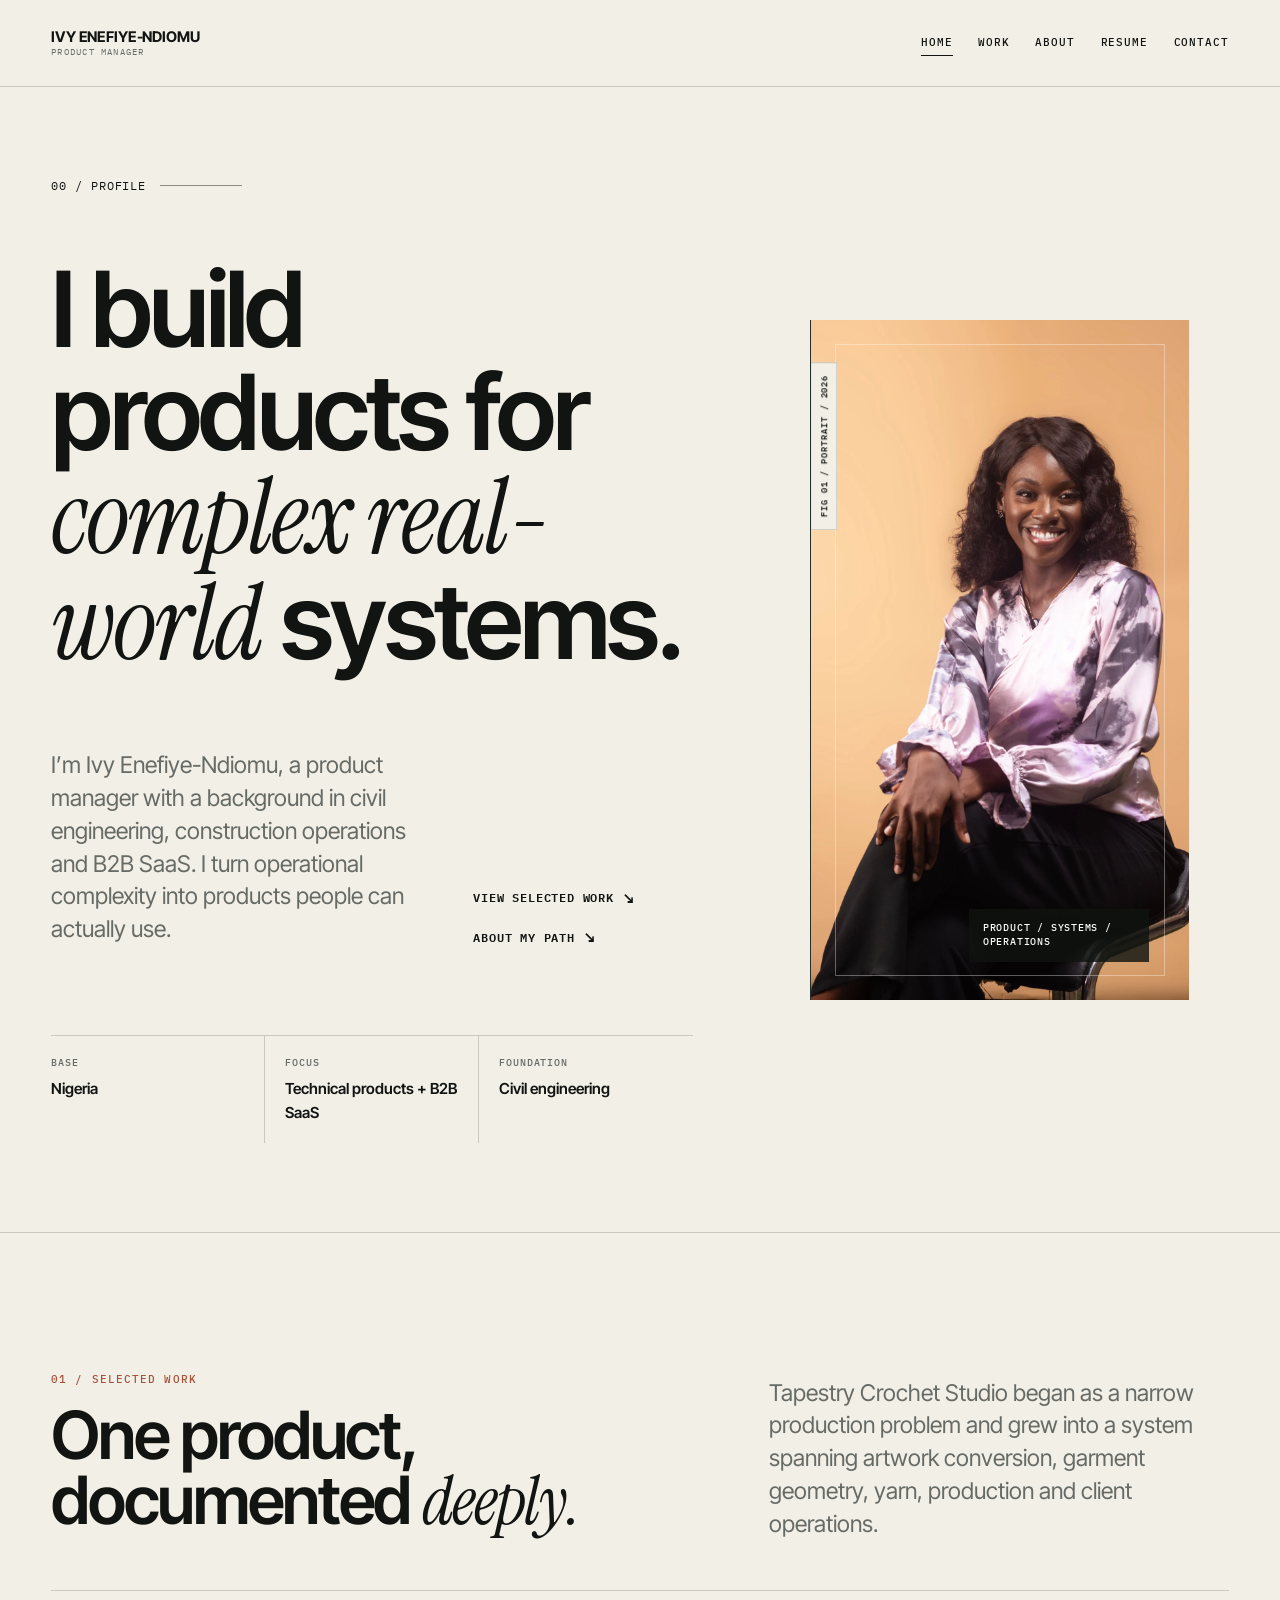
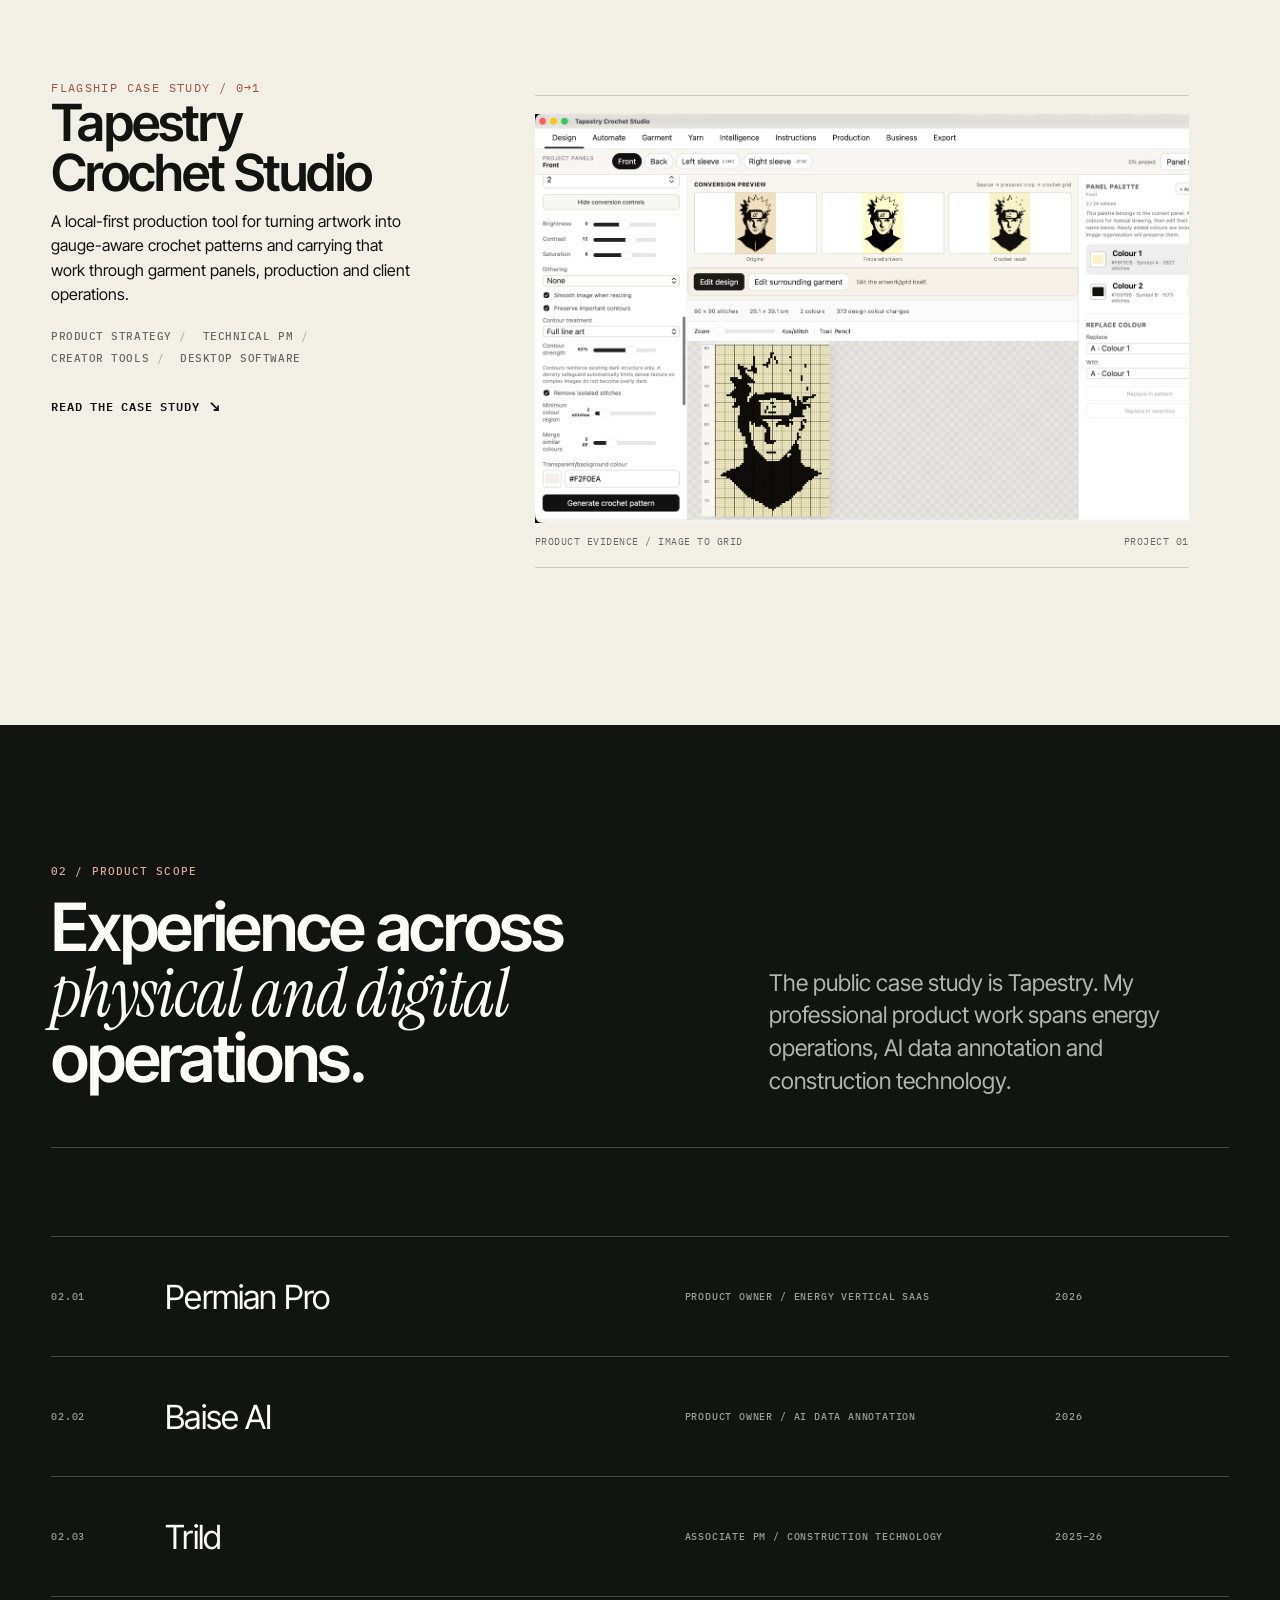
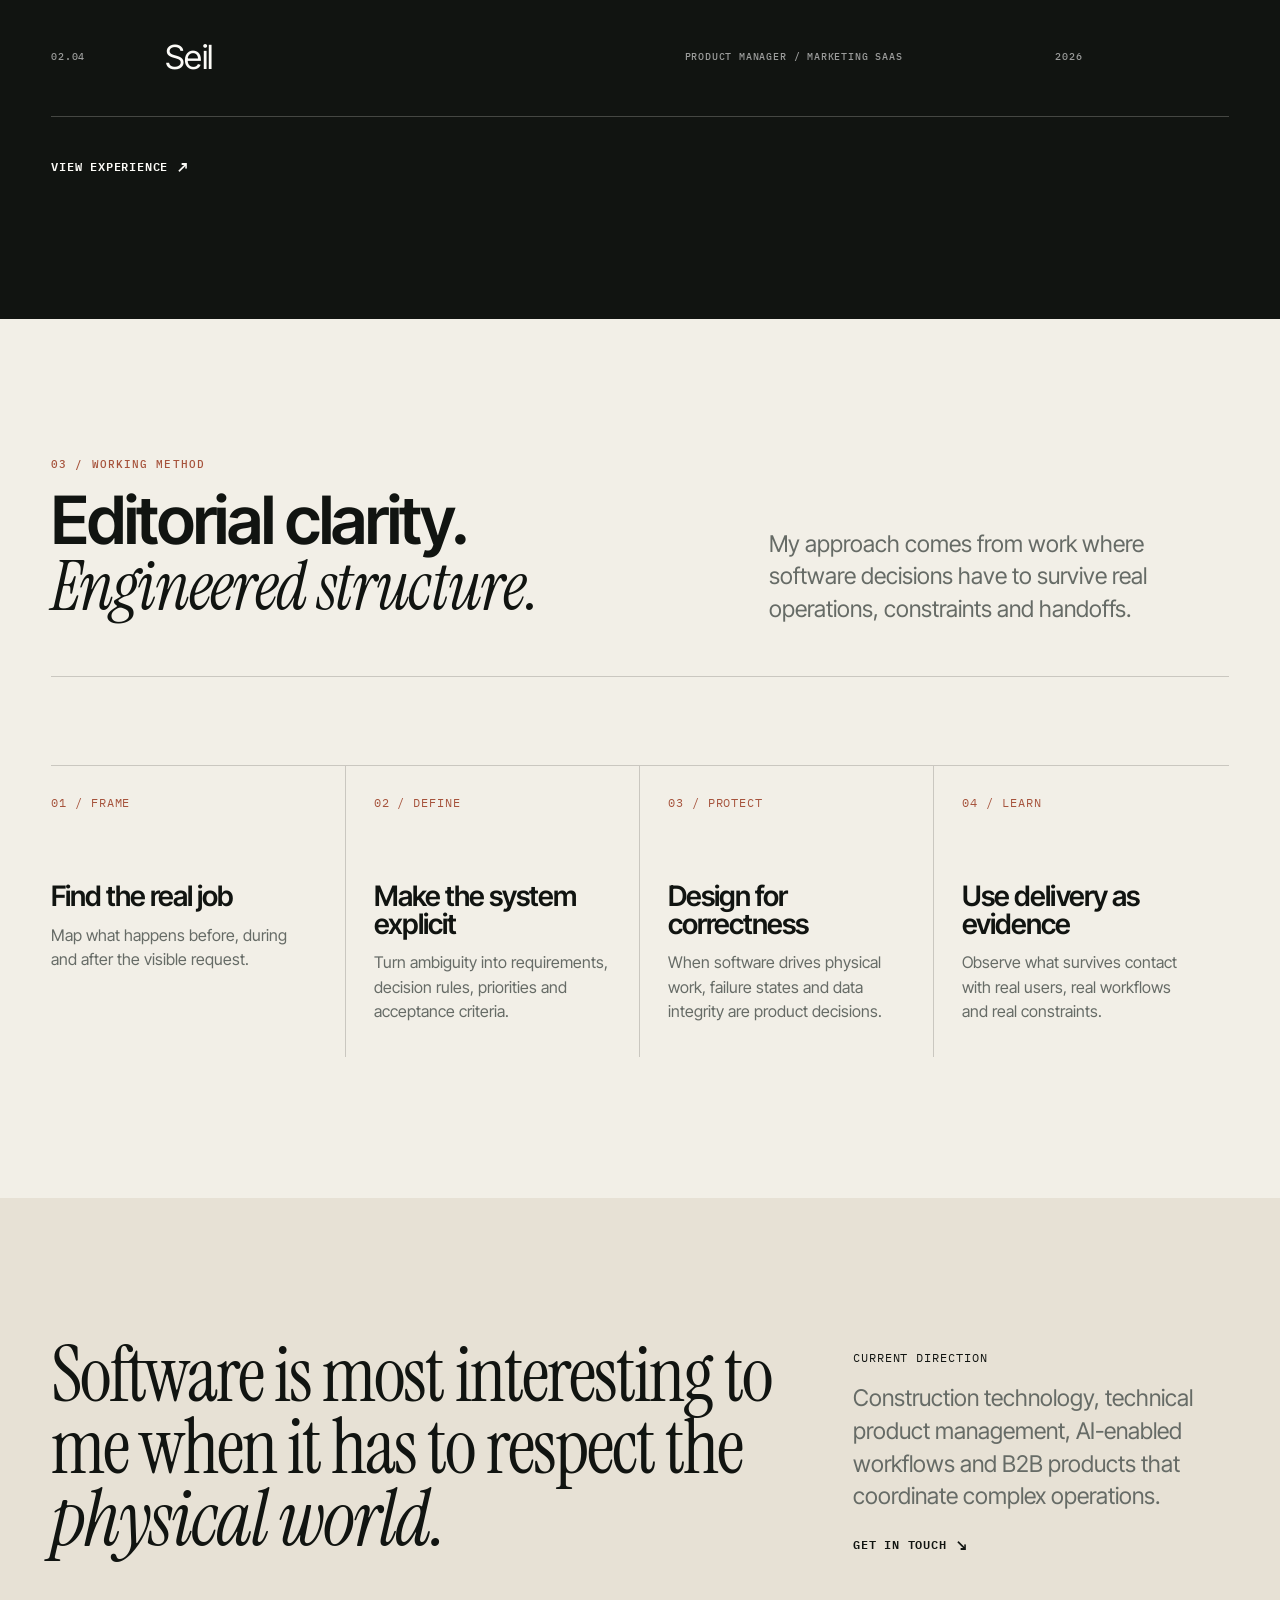
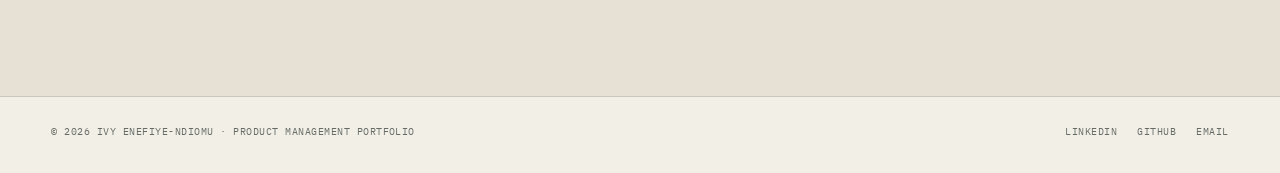
==== .portrait-system-backups/index.html @ d2f4a03d "Apply portrait system across portfolio website" ====
<!doctype html>
<html lang="en">
<head>
  <meta charset="utf-8">
  <meta name="viewport" content="width=device-width, initial-scale=1">
  <title>Ivy Enefiye-Ndiomu | Product Manager</title>
  <meta name="description" content="Product management portfolio for Ivy Enefiye-Ndiomu, focused on technical products, construction technology, B2B SaaS and systems that connect software to real-world operations.">
  <meta name="theme-color" content="#f2efe7">
  <meta property="og:type" content="website">
  <meta property="og:title" content="Ivy Enefiye-Ndiomu | Product Manager">
  <meta property="og:description" content="Product management portfolio for Ivy Enefiye-Ndiomu, focused on technical products, construction technology, B2B SaaS and systems that connect software to real-world operations.">
  <meta property="og:url" content="https://ivy-portfolio.ivyndiomu.workers.dev/">
  <meta property="og:image" content="https://ivy-portfolio.ivyndiomu.workers.dev/assets/img/ivy/portrait-full.webp">
  <meta name="twitter:card" content="summary_large_image">
  <link rel="icon" href="/assets/img/favicon.svg" type="image/svg+xml">
  <link rel="stylesheet" href="/assets/css/styles.css">
  <script src="/assets/js/site-config.js"></script>
  <script src="/assets/js/main.js" defer></script>
</head>
<body><a class="skip-link" href="#main">Skip to content</a>
<header class="site-header">
  <div class="container header-inner">
    <a class="wordmark" href="/" aria-label="Ivy Enefiye-Ndiomu portfolio home"><strong>Ivy Enefiye-Ndiomu</strong><small>Product Manager</small></a>
    <button class="nav-toggle" aria-expanded="false" aria-controls="site-nav">Menu</button>
    <nav class="site-nav" id="site-nav" aria-label="Primary navigation">
      <a href="/" aria-current="page">Home</a>
      <a href="/work/" >Work</a>
      <a href="/about/" >About</a>
      <a href="/resume/" >Resume</a>
      <a href="/contact/" >Contact</a>
    </nav>
  </div>
</header>
<main id="main">
<section class="hero">
  <div class="container-wide hero-grid">
    <div class="hero-copy">
      <div class="hero-index mono">00 / Profile</div>
      <h1>I build products for <span class="display-serif">complex real-world</span> systems.</h1>
      <div class="hero-lede">
        <p class="lede">I’m Ivy Enefiye-Ndiomu, a product manager with a background in civil engineering, construction operations and B2B SaaS. I turn operational complexity into products people can actually use.</p>
        <div class="hero-actions">
          <a class="text-link internal" href="/work/">View selected work</a>
          <a class="text-link internal" href="/about/">About my path</a>
        </div>
      </div>
      <div class="meta-strip" style="margin-top:clamp(48px,7vw,92px)">
        <div class="meta-cell"><small>Base</small><strong>Nigeria</strong></div>
        <div class="meta-cell"><small>Focus</small><strong>Technical products + B2B SaaS</strong></div>
        <div class="meta-cell"><small>Foundation</small><strong>Civil engineering</strong></div>
      </div>
    </div>
    <figure class="portrait-stage reveal" aria-label="Portrait of Ivy Enefiye-Ndiomu">
      <img src="/assets/img/ivy/portrait-full.webp" alt="Ivy Enefiye-Ndiomu seated and smiling in a professional portrait">
      <div class="portrait-code">FIG 01 / PORTRAIT / 2026</div>
      <figcaption class="portrait-note">Product / Systems / Operations</figcaption>
    </figure>
  </div>
</section>

<section class="section">
  <div class="container-wide">
    <div class="section-head reveal">
      <div><div class="section-num">01 / Selected work</div><h2>One product, documented <span class="display-serif">deeply.</span></h2></div>
      <p class="lede">Tapestry Crochet Studio began as a narrow production problem and grew into a system spanning artwork conversion, garment geometry, yarn, production and client operations.</p>
    </div>
    <article class="project-feature">
      <div class="project-copy reveal">
        <div class="kicker">Flagship case study / 0→1</div>
        <h3>Tapestry Crochet Studio</h3>
        <p>A local-first production tool for turning artwork into gauge-aware crochet patterns and carrying that work through garment panels, production and client operations.</p>
        <div class="tag-row"><span>Product strategy</span><span>Technical PM</span><span>Creator tools</span><span>Desktop software</span></div>
        <a class="text-link internal" href="/work/tapestry-crochet-studio/">Read the case study</a>
      </div>
      <figure class="project-media reveal">
        <img src="/assets/img/tapestry/image-to-grid-conversion.png" alt="Tapestry Crochet Studio image-to-grid conversion interface">
        <figcaption class="image-caption"><span>Product evidence / image to grid</span><span>Project 01</span></figcaption>
      </figure>
    </article>
  </div>
</section>

<section class="section section-ink">
  <div class="container-wide">
    <div class="section-head reveal">
      <div><div class="section-num">02 / Product scope</div><h2>Experience across <span class="display-serif">physical and digital</span> operations.</h2></div>
      <p class="lede">The public case study is Tapestry. My professional product work spans energy operations, AI data annotation and construction technology.</p>
    </div>
    <div class="experience-index reveal">
      <div class="experience-row"><div class="n">02.01</div><div class="name">Permian Pro</div><div class="type">Product Owner / Energy vertical SaaS</div><div class="date">2026</div></div>
      <div class="experience-row"><div class="n">02.02</div><div class="name">Baise AI</div><div class="type">Product Owner / AI data annotation</div><div class="date">2026</div></div>
      <div class="experience-row"><div class="n">02.03</div><div class="name">Trild</div><div class="type">Associate PM / Construction technology</div><div class="date">2025–26</div></div>
      <div class="experience-row"><div class="n">02.04</div><div class="name">Seil</div><div class="type">Product Manager / Marketing SaaS</div><div class="date">2026</div></div>
    </div>
    <div style="margin-top:36px"><a class="text-link" href="/resume/">View experience</a></div>
  </div>
</section>

<section class="section">
  <div class="container-wide">
    <div class="section-head reveal">
      <div><div class="section-num">03 / Working method</div><h2>Editorial clarity. <span class="display-serif">Engineered structure.</span></h2></div>
      <p class="lede">My approach comes from work where software decisions have to survive real operations, constraints and handoffs.</p>
    </div>
    <div class="method-grid reveal">
      <div class="method-item"><span class="mono">01 / Frame</span><h3>Find the real job</h3><p>Map what happens before, during and after the visible request.</p></div>
      <div class="method-item"><span class="mono">02 / Define</span><h3>Make the system explicit</h3><p>Turn ambiguity into requirements, decision rules, priorities and acceptance criteria.</p></div>
      <div class="method-item"><span class="mono">03 / Protect</span><h3>Design for correctness</h3><p>When software drives physical work, failure states and data integrity are product decisions.</p></div>
      <div class="method-item"><span class="mono">04 / Learn</span><h3>Use delivery as evidence</h3><p>Observe what survives contact with real users, real workflows and real constraints.</p></div>
    </div>
  </div>
</section>

<section class="section section-paper-deep">
  <div class="container-wide quote-band reveal">
    <blockquote>Software is most interesting to me when it has to respect the <em>physical world.</em></blockquote>
    <div><div class="mono" style="margin-bottom:16px">Current direction</div><p class="lede">Construction technology, technical product management, AI-enabled workflows and B2B products that coordinate complex operations.</p><a class="text-link internal" href="/contact/">Get in touch</a></div>
  </div>
</section>
</main>
<footer class="site-footer">
  <div class="container footer-inner">
    <div>© <span class="js-year"></span> Ivy Enefiye-Ndiomu · Product Management Portfolio</div>
    <div class="footer-links">
      <a class="js-linkedin-link" hidden target="_blank" rel="noreferrer">LinkedIn</a>
      <a class="js-github-link" hidden target="_blank" rel="noreferrer">GitHub</a>
      <a class="js-email-link" hidden>Email</a>
    </div>
  </div>
</footer></body></html>
---- assets/css/styles.css ----
@import url('https://fonts.googleapis.com/css2?family=IBM+Plex+Mono:wght@400;500;600&family=Instrument+Serif:ital@0;1&family=Inter+Tight:wght@400;500;600;700;800&display=swap');

:root {
  --paper: #f2efe7;
  --paper-deep: #e7e1d5;
  --ink: #111411;
  --green: #24352f;
  --green-2: #31463e;
  --oxide: #a6533c;
  --plum: #705568;
  --concrete: #b8b3aa;
  --white: #fcfbf7;
  --muted: #666b66;
  --line: rgba(17, 20, 17, 0.18);
  --line-light: rgba(252, 251, 247, 0.22);
  --serif: "Instrument Serif", Georgia, serif;
  --sans: "Inter Tight", Inter, ui-sans-serif, -apple-system, BlinkMacSystemFont, "Segoe UI", sans-serif;
  --mono: "IBM Plex Mono", ui-monospace, SFMono-Regular, Menlo, monospace;
  --max: 1320px;
  --gutter: clamp(20px, 4vw, 64px);
  --section: clamp(88px, 11vw, 160px);
}

* { box-sizing: border-box; }
html { scroll-behavior: smooth; }
body {
  margin: 0;
  color: var(--ink);
  background: var(--paper);
  font-family: var(--sans);
  line-height: 1.52;
  -webkit-font-smoothing: antialiased;
  text-rendering: optimizeLegibility;
}
img, svg { display: block; max-width: 100%; }
a { color: inherit; }
button, input, textarea { font: inherit; }
::selection { background: var(--plum); color: var(--white); }

.skip-link {
  position: fixed;
  top: 12px;
  left: 12px;
  transform: translateY(-180%);
  z-index: 9999;
  background: var(--ink);
  color: var(--white);
  padding: 10px 14px;
  font: 600 12px/1 var(--mono);
  text-decoration: none;
}
.skip-link:focus { transform: none; }

.container {
  width: min(calc(100% - (var(--gutter) * 2)), var(--max));
  margin-inline: auto;
}
.container-wide {
  width: min(calc(100% - (var(--gutter) * 2)), 1480px);
  margin-inline: auto;
}

.mono {
  font-family: var(--mono);
  text-transform: uppercase;
  letter-spacing: .08em;
  font-size: .72rem;
}
.kicker {
  font-family: var(--mono);
  text-transform: uppercase;
  letter-spacing: .12em;
  font-size: .72rem;
  color: var(--oxide);
}
.serif { font-family: var(--serif); font-weight: 400; }
.muted { color: var(--muted); }
.rule { border-top: 1px solid var(--line); }

h1, h2, h3, h4, p { margin-top: 0; }
h1, h2, h3, h4 {
  letter-spacing: -.035em;
  line-height: .98;
}
h1 { font-size: clamp(3.3rem, 8.2vw, 8.6rem); font-weight: 600; margin-bottom: 28px; }
h2 { font-size: clamp(2.5rem, 5.2vw, 5.6rem); font-weight: 600; margin-bottom: 24px; }
h3 { font-size: clamp(1.35rem, 2.2vw, 2rem); font-weight: 600; margin-bottom: 12px; }
p { margin-bottom: 18px; }
.lede {
  font-size: clamp(1.15rem, 1.8vw, 1.55rem);
  line-height: 1.42;
  color: var(--muted);
  max-width: 760px;
}
.display-serif {
  font-family: var(--serif);
  font-weight: 400;
  font-style: italic;
  letter-spacing: -.02em;
}

.site-header {
  position: sticky;
  top: 0;
  z-index: 1000;
  background: color-mix(in srgb, var(--paper) 92%, transparent);
  border-bottom: 1px solid var(--line);
  backdrop-filter: blur(18px);
}
.header-inner {
  min-height: 86px;
  display: grid;
  grid-template-columns: 1fr auto;
  align-items: center;
  gap: 30px;
}
.wordmark {
  display: inline-grid;
  gap: 2px;
  text-decoration: none;
  width: max-content;
}
.wordmark strong {
  font-size: .92rem;
  line-height: 1;
  letter-spacing: -.01em;
  text-transform: uppercase;
}
.wordmark small {
  font-family: var(--mono);
  font-size: .59rem;
  line-height: 1;
  letter-spacing: .13em;
  text-transform: uppercase;
  color: var(--muted);
}
.site-nav {
  display: flex;
  align-items: center;
  gap: clamp(18px, 2vw, 34px);
}
.site-nav a {
  position: relative;
  text-decoration: none;
  font: 500 .7rem/1 var(--mono);
  letter-spacing: .08em;
  text-transform: uppercase;
  padding: 12px 0;
}
.site-nav a::after {
  content: "";
  position: absolute;
  left: 0; right: 100%; bottom: 5px;
  height: 1px;
  background: currentColor;
  transition: right .25s ease;
}
.site-nav a:hover::after,
.site-nav a[aria-current="page"]::after { right: 0; }
.nav-toggle {
  display: none;
  border: 0;
  background: transparent;
  padding: 8px 0;
  font: 500 .72rem/1 var(--mono);
  letter-spacing: .08em;
  text-transform: uppercase;
}

.reading-progress {
  position: fixed;
  top: 0;
  left: 0;
  height: 2px;
  width: 0;
  z-index: 2000;
  background: var(--oxide);
}

.hero {
  min-height: calc(100svh - 86px);
  display: grid;
  align-items: stretch;
  border-bottom: 1px solid var(--line);
}
.hero-grid {
  display: grid;
  grid-template-columns: minmax(0, 7fr) minmax(360px, 5fr);
  gap: clamp(42px, 6vw, 100px);
  align-items: center;
  padding-block: clamp(54px, 7vw, 100px);
}
.hero-copy { align-self: center; }
.hero-index {
  display: flex;
  align-items: center;
  gap: 14px;
  margin-bottom: clamp(32px, 5vw, 68px);
}
.hero-index::after {
  content: "";
  width: 82px;
  height: 1px;
  background: var(--ink);
  opacity: .45;
}
.hero h1 { max-width: 820px; }
.hero-lede {
  display: grid;
  grid-template-columns: minmax(0, 1fr) minmax(220px, .5fr);
  gap: 34px;
  align-items: end;
  margin-top: clamp(34px, 6vw, 74px);
}
.hero-lede .lede { margin-bottom: 0; }
.hero-actions { display: flex; flex-wrap: wrap; gap: 22px; align-items: center; }

.text-link,
.button {
  display: inline-flex;
  align-items: center;
  gap: 10px;
  text-decoration: none;
  font: 600 .72rem/1.1 var(--mono);
  letter-spacing: .07em;
  text-transform: uppercase;
}
.text-link::after { content: "↗"; font-size: 1rem; }
.text-link.internal::after { content: "↘"; }
.text-link:hover { color: var(--oxide); }
.button {
  min-height: 48px;
  padding: 0 18px;
  border: 1px solid currentColor;
  transition: background .2s ease, color .2s ease, transform .2s ease;
}
.button:hover { transform: translateY(-2px); }
.button.dark { background: var(--ink); color: var(--white); border-color: var(--ink); }
.button.light { background: transparent; color: var(--ink); }
.button.inverse { color: var(--white); border-color: rgba(255,255,255,.7); }

.portrait-stage {
  position: relative;
  min-height: 680px;
  background: var(--green);
  border-left: 1px solid var(--line);
  overflow: hidden;
}
.portrait-stage::before {
  content: "";
  position: absolute;
  left: 24px; right: 24px; top: 24px; bottom: 24px;
  border: 1px solid rgba(255,255,255,.35);
  z-index: 2;
  pointer-events: none;
}
.portrait-stage img {
  width: 100%;
  height: 100%;
  min-height: 680px;
  object-fit: cover;
  object-position: 58% 25%;
}
.portrait-note {
  position: absolute;
  z-index: 3;
  right: 40px;
  bottom: 38px;
  padding: 12px 14px;
  background: rgba(17,20,17,.82);
  color: var(--white);
  font: 500 .62rem/1.45 var(--mono);
  text-transform: uppercase;
  letter-spacing: .08em;
  max-width: 180px;
}
.portrait-code {
  position: absolute;
  z-index: 3;
  left: -1px;
  top: 42px;
  writing-mode: vertical-rl;
  transform: rotate(180deg);
  padding: 12px 8px;
  background: var(--paper);
  border: 1px solid var(--line);
  font: 500 .58rem/1 var(--mono);
  letter-spacing: .1em;
  text-transform: uppercase;
}

.meta-strip {
  display: grid;
  grid-template-columns: repeat(3, 1fr);
  border-top: 1px solid var(--line);
}
.meta-cell {
  min-height: 98px;
  padding: 22px 20px 18px 0;
  border-right: 1px solid var(--line);
}
.meta-cell + .meta-cell { padding-left: 20px; }
.meta-cell:last-child { border-right: 0; }
.meta-cell small {
  display: block;
  margin-bottom: 8px;
  font: 500 .6rem/1 var(--mono);
  letter-spacing: .09em;
  text-transform: uppercase;
  color: var(--muted);
}
.meta-cell strong { font-size: .95rem; font-weight: 600; }

.section { padding-block: var(--section); }
.section-sm { padding-block: clamp(60px, 7vw, 100px); }
.section-dark { background: var(--green); color: var(--white); }
.section-ink { background: var(--ink); color: var(--white); }
.section-paper-deep { background: var(--paper-deep); }
.section-dark .muted,
.section-ink .muted,
.section-dark .lede,
.section-ink .lede { color: rgba(255,255,255,.68); }
.section-head {
  display: grid;
  grid-template-columns: 1fr minmax(320px, .7fr);
  gap: 60px;
  align-items: end;
  padding-bottom: 32px;
  margin-bottom: clamp(44px, 7vw, 88px);
  border-bottom: 1px solid var(--line);
}
.section-dark .section-head,
.section-ink .section-head { border-color: var(--line-light); }
.section-num {
  font: 500 .68rem/1 var(--mono);
  text-transform: uppercase;
  letter-spacing: .1em;
  color: var(--oxide);
  margin-bottom: 18px;
}
.section-dark .section-num,
.section-ink .section-num { color: #d8a89c; }

.project-feature {
  display: grid;
  grid-template-columns: minmax(320px, 4fr) minmax(0, 8fr);
  gap: clamp(36px, 6vw, 90px);
  align-items: start;
}
.project-copy {
  position: sticky;
  top: 120px;
}
.project-copy h3 { font-size: clamp(2rem, 4vw, 4rem); }
.project-media {
  position: relative;
  border-top: 1px solid var(--line);
  border-bottom: 1px solid var(--line);
  padding-block: 18px;
}
.project-media img {
  width: 100%;
  aspect-ratio: 16 / 10;
  object-fit: cover;
  object-position: top left;
  background: var(--white);
}
.image-caption {
  display: flex;
  justify-content: space-between;
  gap: 20px;
  margin-top: 12px;
  color: var(--muted);
  font: 400 .62rem/1.45 var(--mono);
  letter-spacing: .05em;
  text-transform: uppercase;
}

.tag-row {
  display: flex;
  flex-wrap: wrap;
  gap: 8px 16px;
  margin: 24px 0 28px;
  color: var(--muted);
  font: 500 .66rem/1.25 var(--mono);
  letter-spacing: .05em;
  text-transform: uppercase;
}
.tag-row span:not(:last-child)::after { content: " /"; color: var(--concrete); }

.experience-index { border-top: 1px solid var(--line-light); }
.experience-row {
  display: grid;
  grid-template-columns: 90px minmax(220px, 2fr) minmax(220px, 1.4fr) minmax(120px, .7fr);
  gap: 24px;
  align-items: center;
  min-height: 120px;
  border-bottom: 1px solid var(--line-light);
}
.experience-row .n,
.experience-row .type,
.experience-row .date {
  font: 500 .63rem/1.4 var(--mono);
  text-transform: uppercase;
  letter-spacing: .08em;
  color: rgba(255,255,255,.58);
}
.experience-row .name { font-size: clamp(1.35rem, 2.6vw, 2.4rem); letter-spacing: -.025em; }

.method-grid {
  display: grid;
  grid-template-columns: repeat(4, 1fr);
  border-top: 1px solid var(--line);
}
.method-item {
  padding: 28px 28px 34px 0;
  border-right: 1px solid var(--line);
}
.method-item + .method-item { padding-left: 28px; }
.method-item:last-child { border-right: 0; }
.method-item .mono { display: block; color: var(--oxide); margin-bottom: 72px; }
.method-item p { color: var(--muted); margin-bottom: 0; }

.quote-band {
  display: grid;
  grid-template-columns: minmax(0, 8fr) minmax(220px, 4fr);
  gap: 50px;
  align-items: end;
}
.quote-band blockquote {
  margin: 0;
  font-family: var(--serif);
  font-size: clamp(2.8rem, 6vw, 6.6rem);
  line-height: .94;
  letter-spacing: -.025em;
}

.page-hero {
  padding: clamp(74px, 10vw, 144px) 0 clamp(60px, 8vw, 110px);
  border-bottom: 1px solid var(--line);
}
.page-hero-grid {
  display: grid;
  grid-template-columns: minmax(0, 8fr) minmax(280px, 4fr);
  gap: 70px;
  align-items: end;
}
.page-hero h1 { font-size: clamp(3.5rem, 7.5vw, 7.5rem); max-width: 1050px; }
.page-hero-aside { align-self: end; }
.page-hero-aside .mono { color: var(--muted); display: block; margin-bottom: 12px; }

.about-intro {
  display: grid;
  grid-template-columns: minmax(320px, 5fr) minmax(0, 7fr);
  gap: clamp(46px, 8vw, 120px);
  align-items: start;
}
.about-portrait {
  position: sticky;
  top: 120px;
}
.about-portrait img {
  width: 100%;
  aspect-ratio: 4 / 5;
  object-fit: cover;
  object-position: 55% 22%;
  border: 1px solid var(--line);
}
.about-portrait .image-caption { margin-top: 10px; }
.about-copy > p:first-of-type {
  font-size: clamp(1.35rem, 2.5vw, 2.2rem);
  line-height: 1.25;
}

.phase-list { border-top: 1px solid var(--line); margin-top: 54px; }
.phase {
  display: grid;
  grid-template-columns: 76px 1fr 1.5fr;
  gap: 24px;
  padding: 30px 0;
  border-bottom: 1px solid var(--line);
}
.phase .num { font: 500 .68rem/1 var(--mono); color: var(--oxide); }
.phase .title { font-size: 1.15rem; font-weight: 650; }
.phase p { margin: 0; color: var(--muted); }

.capability-grid {
  display: grid;
  grid-template-columns: repeat(3, 1fr);
  gap: 1px;
  background: var(--line-light);
  border: 1px solid var(--line-light);
}
.capability {
  min-height: 300px;
  padding: 30px;
  background: var(--green);
}
.capability .mono { color: rgba(255,255,255,.52); }
.capability h3 { margin-top: 76px; }
.capability p { color: rgba(255,255,255,.68); margin-bottom: 0; }

.work-list { border-top: 1px solid var(--line); }
.work-list-item {
  display: grid;
  grid-template-columns: 80px minmax(200px, 2fr) minmax(250px, 3fr) 110px;
  gap: 28px;
  align-items: center;
  padding: 28px 0;
  border-bottom: 1px solid var(--line);
}
.work-list-item .num,
.work-list-item .meta {
  font: 500 .62rem/1.5 var(--mono);
  letter-spacing: .06em;
  text-transform: uppercase;
  color: var(--muted);
}
.work-list-item h3 { margin: 0; font-size: clamp(1.35rem, 2.6vw, 2.5rem); }
.work-list-item p { margin: 0; color: var(--muted); }

.resume-hero {
  display: grid;
  grid-template-columns: minmax(0, 8fr) minmax(260px, 3fr);
  gap: 70px;
  align-items: end;
}
.resume-portrait {
  border: 1px solid var(--line);
  background: var(--concrete);
}
.resume-portrait img {
  width: 100%;
  aspect-ratio: 4 / 5;
  object-fit: cover;
  object-position: 55% 20%;
}
.resume-section {
  display: grid;
  grid-template-columns: 190px minmax(0, 1fr);
  gap: 44px;
  padding: 44px 0;
  border-top: 1px solid var(--line);
}
.resume-label {
  font: 500 .64rem/1.4 var(--mono);
  letter-spacing: .08em;
  text-transform: uppercase;
  color: var(--muted);
}
.resume-item { padding-bottom: 38px; }
.resume-item + .resume-item { padding-top: 38px; border-top: 1px solid var(--line); }
.resume-item-head {
  display: grid;
  grid-template-columns: 1fr auto;
  gap: 24px;
  align-items: baseline;
  margin-bottom: 14px;
}
.resume-item-head h3 { margin-bottom: 0; }
.resume-date { font: 500 .62rem/1.3 var(--mono); text-transform: uppercase; letter-spacing: .06em; color: var(--muted); }
.resume-list { margin: 18px 0 0; padding-left: 1.1em; }
.resume-list li { margin-bottom: 9px; }

.contact-hero {
  background: var(--green);
  color: var(--white);
  min-height: calc(100svh - 86px);
  display: grid;
  align-items: center;
}
.contact-grid {
  display: grid;
  grid-template-columns: minmax(0, 7fr) minmax(300px, 4fr);
  gap: 80px;
  align-items: center;
  padding-block: 90px;
}
.contact-grid h1 { font-size: clamp(3.5rem, 7vw, 7.7rem); }
.contact-grid .lede { color: rgba(255,255,255,.7); }
.contact-links { margin-top: 54px; border-top: 1px solid var(--line-light); }
.contact-links a {
  display: flex;
  justify-content: space-between;
  align-items: center;
  text-decoration: none;
  padding: 18px 0;
  border-bottom: 1px solid var(--line-light);
  font: 500 .72rem/1 var(--mono);
  text-transform: uppercase;
  letter-spacing: .07em;
}
.contact-links a::after { content: "↗"; }
.contact-photo img {
  width: 100%;
  aspect-ratio: 4/5;
  object-fit: cover;
  object-position: 56% 18%;
  border: 1px solid rgba(255,255,255,.3);
}

/* Case study */
.case-hero {
  padding: clamp(70px, 8vw, 116px) 0 44px;
  border-bottom: 1px solid var(--line);
}
.case-hero h1 { font-size: clamp(4rem, 9vw, 9rem); margin-bottom: 22px; }
.case-summary {
  display: grid;
  grid-template-columns: minmax(0, 7fr) minmax(280px, 4fr);
  gap: 70px;
  align-items: end;
}
.case-meta {
  display: grid;
  grid-template-columns: repeat(2, 1fr);
  gap: 0;
  border-top: 1px solid var(--line);
  border-left: 1px solid var(--line);
}
.case-meta div { padding: 16px; border-right: 1px solid var(--line); border-bottom: 1px solid var(--line); }
.case-meta small { display: block; font: 500 .56rem/1.2 var(--mono); letter-spacing: .08em; text-transform: uppercase; color: var(--muted); margin-bottom: 6px; }
.case-meta strong { font-size: .88rem; }
.case-cover {
  padding: 18px 0;
  border-bottom: 1px solid var(--line);
}
.case-cover img { width: 100%; max-height: 820px; object-fit: cover; object-position: top left; background: var(--white); }
.case-layout {
  display: grid;
  grid-template-columns: 220px minmax(0, 1fr);
  gap: clamp(50px, 7vw, 100px);
  padding-top: 70px;
}
.case-toc {
  position: sticky;
  top: 120px;
  align-self: start;
  border-top: 1px solid var(--line);
}
.case-toc a {
  display: grid;
  grid-template-columns: 34px 1fr;
  gap: 8px;
  padding: 10px 0;
  border-bottom: 1px solid var(--line);
  text-decoration: none;
  color: var(--muted);
  font: 500 .58rem/1.35 var(--mono);
  letter-spacing: .04em;
  text-transform: uppercase;
}
.case-toc a:hover { color: var(--oxide); }
.case-section {
  padding: 0 0 clamp(96px, 10vw, 150px);
  scroll-margin-top: 120px;
}
.case-section + .case-section { padding-top: 6px; }
.case-section-header {
  display: grid;
  grid-template-columns: 90px 1fr;
  gap: 24px;
  margin-bottom: 40px;
  padding-top: 16px;
  border-top: 1px solid var(--line);
}
.case-section-header .num { font: 500 .68rem/1 var(--mono); color: var(--oxide); }
.case-section-header h2 { font-size: clamp(2.2rem, 4.7vw, 4.8rem); margin-bottom: 0; }
.case-copy {
  max-width: 860px;
  margin-left: 114px;
}
.case-copy > p:first-child { font-size: clamp(1.12rem, 1.8vw, 1.38rem); }
.case-callout {
  margin: 34px 0 0;
  padding: 24px 0 6px 24px;
  border-left: 3px solid var(--oxide);
  max-width: 760px;
}
.case-callout strong { display: block; margin-bottom: 8px; }
.case-media {
  margin: 44px 0;
  padding: 14px 0;
  border-top: 1px solid var(--line);
  border-bottom: 1px solid var(--line);
}
.case-media img { width: 100%; background: var(--white); }
.case-media figcaption { margin-top: 10px; font: 400 .61rem/1.45 var(--mono); letter-spacing: .04em; text-transform: uppercase; color: var(--muted); }
.media-pair,
.media-four {
  display: grid;
  gap: 12px;
  margin: 44px 0;
}
.media-pair { grid-template-columns: repeat(2, 1fr); }
.media-four { grid-template-columns: repeat(4, 1fr); }
.media-pair figure,
.media-four figure { margin: 0; }
.media-pair img,
.media-four img { width: 100%; height: 100%; max-height: 620px; object-fit: cover; object-position: top left; background: var(--white); border: 1px solid var(--line); }
.media-pair figcaption,
.media-four figcaption { margin-top: 8px; font: 400 .58rem/1.4 var(--mono); text-transform: uppercase; color: var(--muted); }
.principle-grid,
.decision-grid,
.roadmap-grid {
  display: grid;
  gap: 1px;
  margin: 40px 0;
  background: var(--line);
  border: 1px solid var(--line);
}
.principle-grid { grid-template-columns: repeat(2, 1fr); }
.decision-grid,
.roadmap-grid { grid-template-columns: repeat(3, 1fr); }
.principle,
.decision,
.roadmap-card { background: var(--paper); padding: 28px; min-height: 210px; }
.decision { background: var(--green); color: var(--white); }
.decision p { color: rgba(255,255,255,.7); }
.decision .mono { color: rgba(255,255,255,.55); }
.metrics-list { border-top: 1px solid var(--line); margin-top: 34px; }
.metrics-list div { display: grid; grid-template-columns: 72px 1fr; gap: 20px; padding: 18px 0; border-bottom: 1px solid var(--line); }
.metrics-list .mono { color: var(--oxide); }

.site-footer {
  border-top: 1px solid var(--line);
  padding: 28px 0 34px;
}
.footer-inner {
  display: grid;
  grid-template-columns: 1fr auto;
  gap: 30px;
  align-items: center;
  font: 400 .62rem/1.4 var(--mono);
  text-transform: uppercase;
  letter-spacing: .05em;
  color: var(--muted);
}
.footer-links { display: flex; flex-wrap: wrap; gap: 20px; }
.footer-links a { text-decoration: none; }
.footer-links a:hover { color: var(--oxide); }

.reveal { opacity: 0; transform: translateY(18px); transition: opacity .55s ease, transform .55s ease; }
.reveal.revealed { opacity: 1; transform: none; }

@media (prefers-reduced-motion: reduce) {
  html { scroll-behavior: auto; }
  *, *::before, *::after { animation-duration: .01ms !important; transition-duration: .01ms !important; }
  .reveal { opacity: 1; transform: none; }
}

@media (max-width: 1000px) {
  .hero-grid,
  .page-hero-grid,
  .about-intro,
  .resume-hero,
  .contact-grid,
  .case-summary { grid-template-columns: 1fr; }
  .hero { min-height: auto; }
  .hero-grid { padding-top: 54px; }
  .hero-lede { grid-template-columns: 1fr; }
  .portrait-stage { min-height: 720px; }
  .project-feature { grid-template-columns: 1fr; }
  .project-copy, .about-portrait { position: static; }
  .experience-row { grid-template-columns: 70px 1.3fr 1fr; }
  .experience-row .date { display: none; }
  .method-grid { grid-template-columns: repeat(2, 1fr); }
  .method-item:nth-child(2) { border-right: 0; }
  .method-item:nth-child(-n+2) { border-bottom: 1px solid var(--line); }
  .capability-grid { grid-template-columns: 1fr; }
  .work-list-item { grid-template-columns: 60px 1fr; }
  .work-list-item p { grid-column: 2; }
  .work-list-item .meta:last-child { display: none; }
  .case-layout { grid-template-columns: 1fr; }
  .case-toc { display: none; }
  .case-copy { margin-left: 0; }
}

@media (max-width: 760px) {
  :root { --gutter: 20px; --section: 84px; }
  .header-inner { min-height: 72px; }
  .nav-toggle { display: block; justify-self: end; }
  .site-nav {
    display: none;
    position: absolute;
    top: 72px;
    left: 0; right: 0;
    padding: 16px 20px 24px;
    background: var(--paper);
    border-bottom: 1px solid var(--line);
    flex-direction: column;
    align-items: flex-start;
    gap: 0;
  }
  .site-nav.is-open { display: flex; }
  .site-nav a { width: 100%; padding: 14px 0; border-bottom: 1px solid var(--line); }
  .hero { min-height: 0; }
  .hero-grid { grid-template-columns: 1fr; gap: 44px; }
  .hero h1 { font-size: clamp(3.2rem, 17vw, 5.4rem); }
  .portrait-stage,
  .portrait-stage img { min-height: 560px; }
  .meta-strip { grid-template-columns: 1fr; }
  .meta-cell { border-right: 0; border-bottom: 1px solid var(--line); padding-left: 0 !important; }
  .section-head { grid-template-columns: 1fr; gap: 20px; }
  .experience-row { grid-template-columns: 52px 1fr; padding: 24px 0; }
  .experience-row .type { grid-column: 2; }
  .method-grid { grid-template-columns: 1fr; }
  .method-item,
  .method-item + .method-item { padding: 24px 0; border-right: 0; border-bottom: 1px solid var(--line); }
  .method-item .mono { margin-bottom: 34px; }
  .quote-band { grid-template-columns: 1fr; }
  .phase { grid-template-columns: 50px 1fr; }
  .phase p { grid-column: 2; }
  .work-list-item { grid-template-columns: 46px 1fr; gap: 14px; }
  .resume-section { grid-template-columns: 1fr; gap: 18px; }
  .resume-item-head { grid-template-columns: 1fr; gap: 6px; }
  .case-section-header { grid-template-columns: 58px 1fr; }
  .case-copy { margin-left: 0; }
  .media-pair, .media-four, .principle-grid, .decision-grid, .roadmap-grid { grid-template-columns: 1fr; }
  .case-meta { grid-template-columns: 1fr; }
  .footer-inner { grid-template-columns: 1fr; }
  .page-hero h1 { font-size: clamp(3rem, 15vw, 5rem); }
}
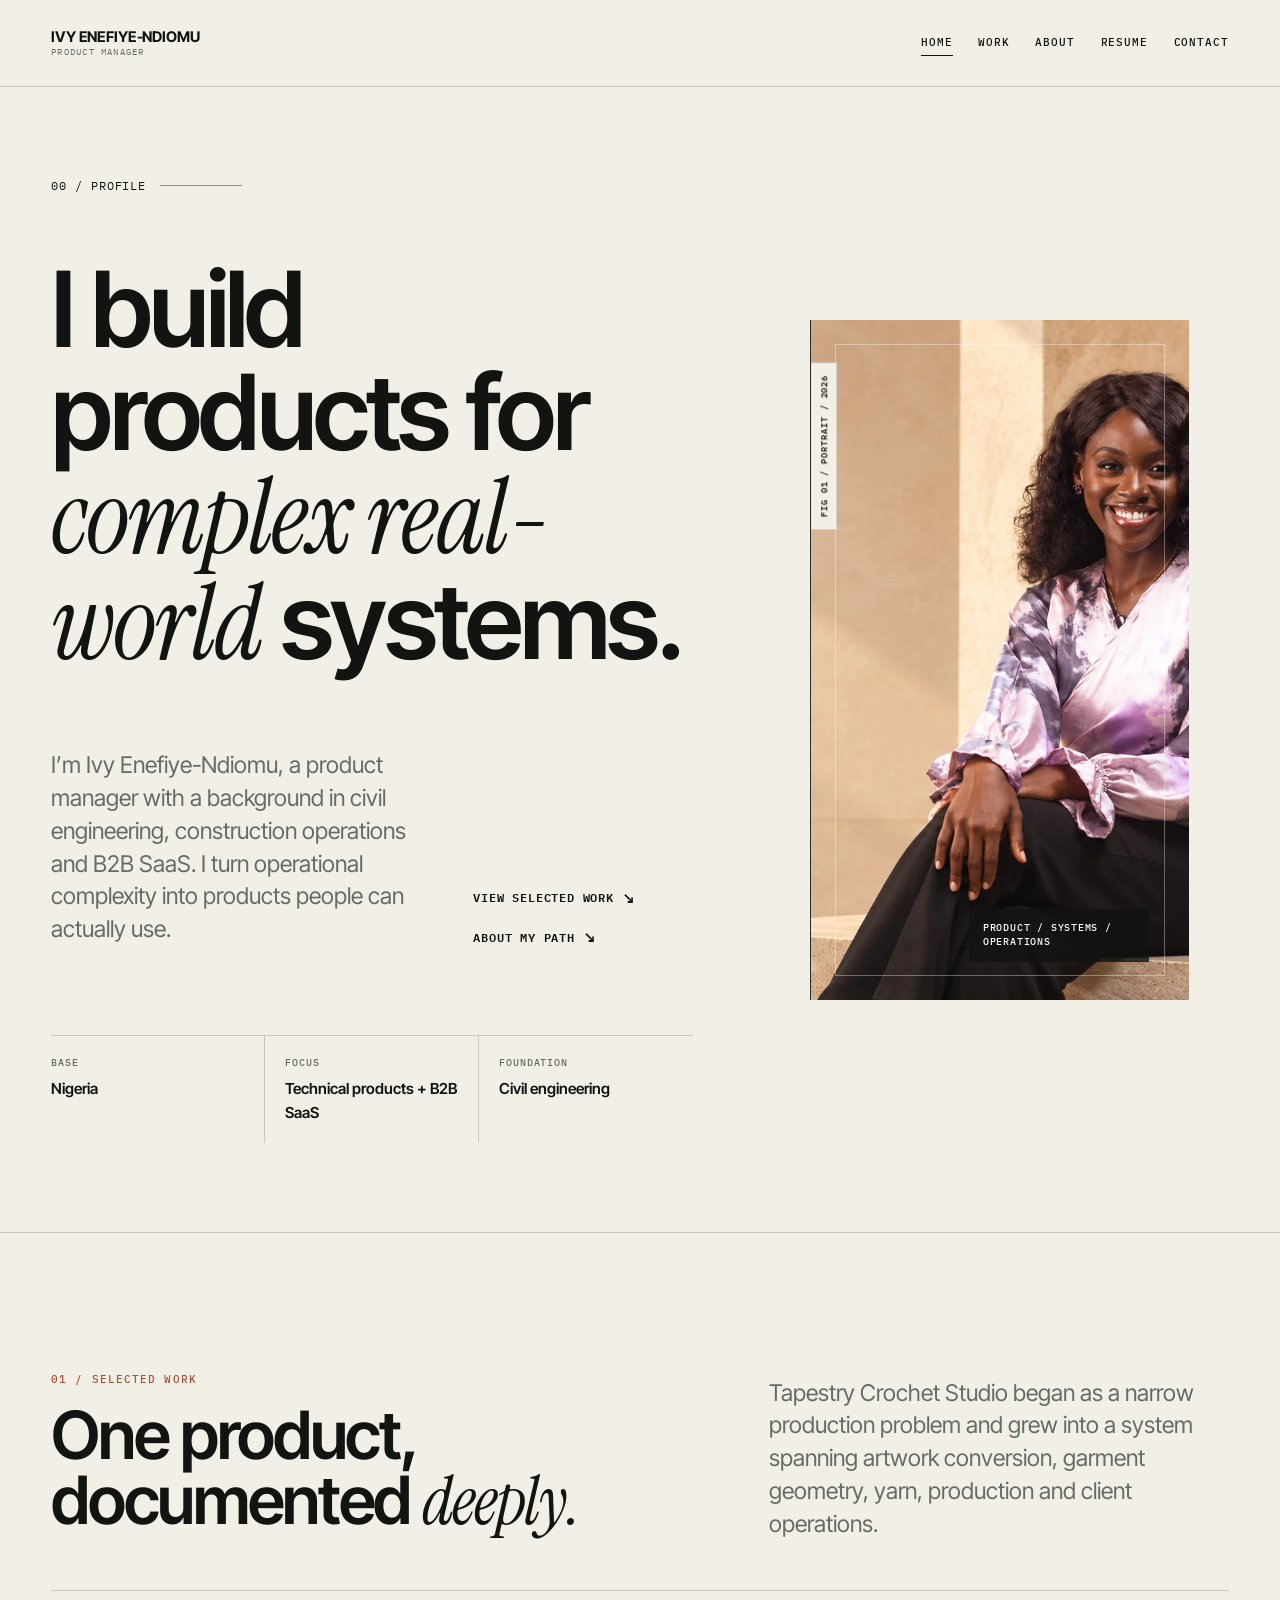
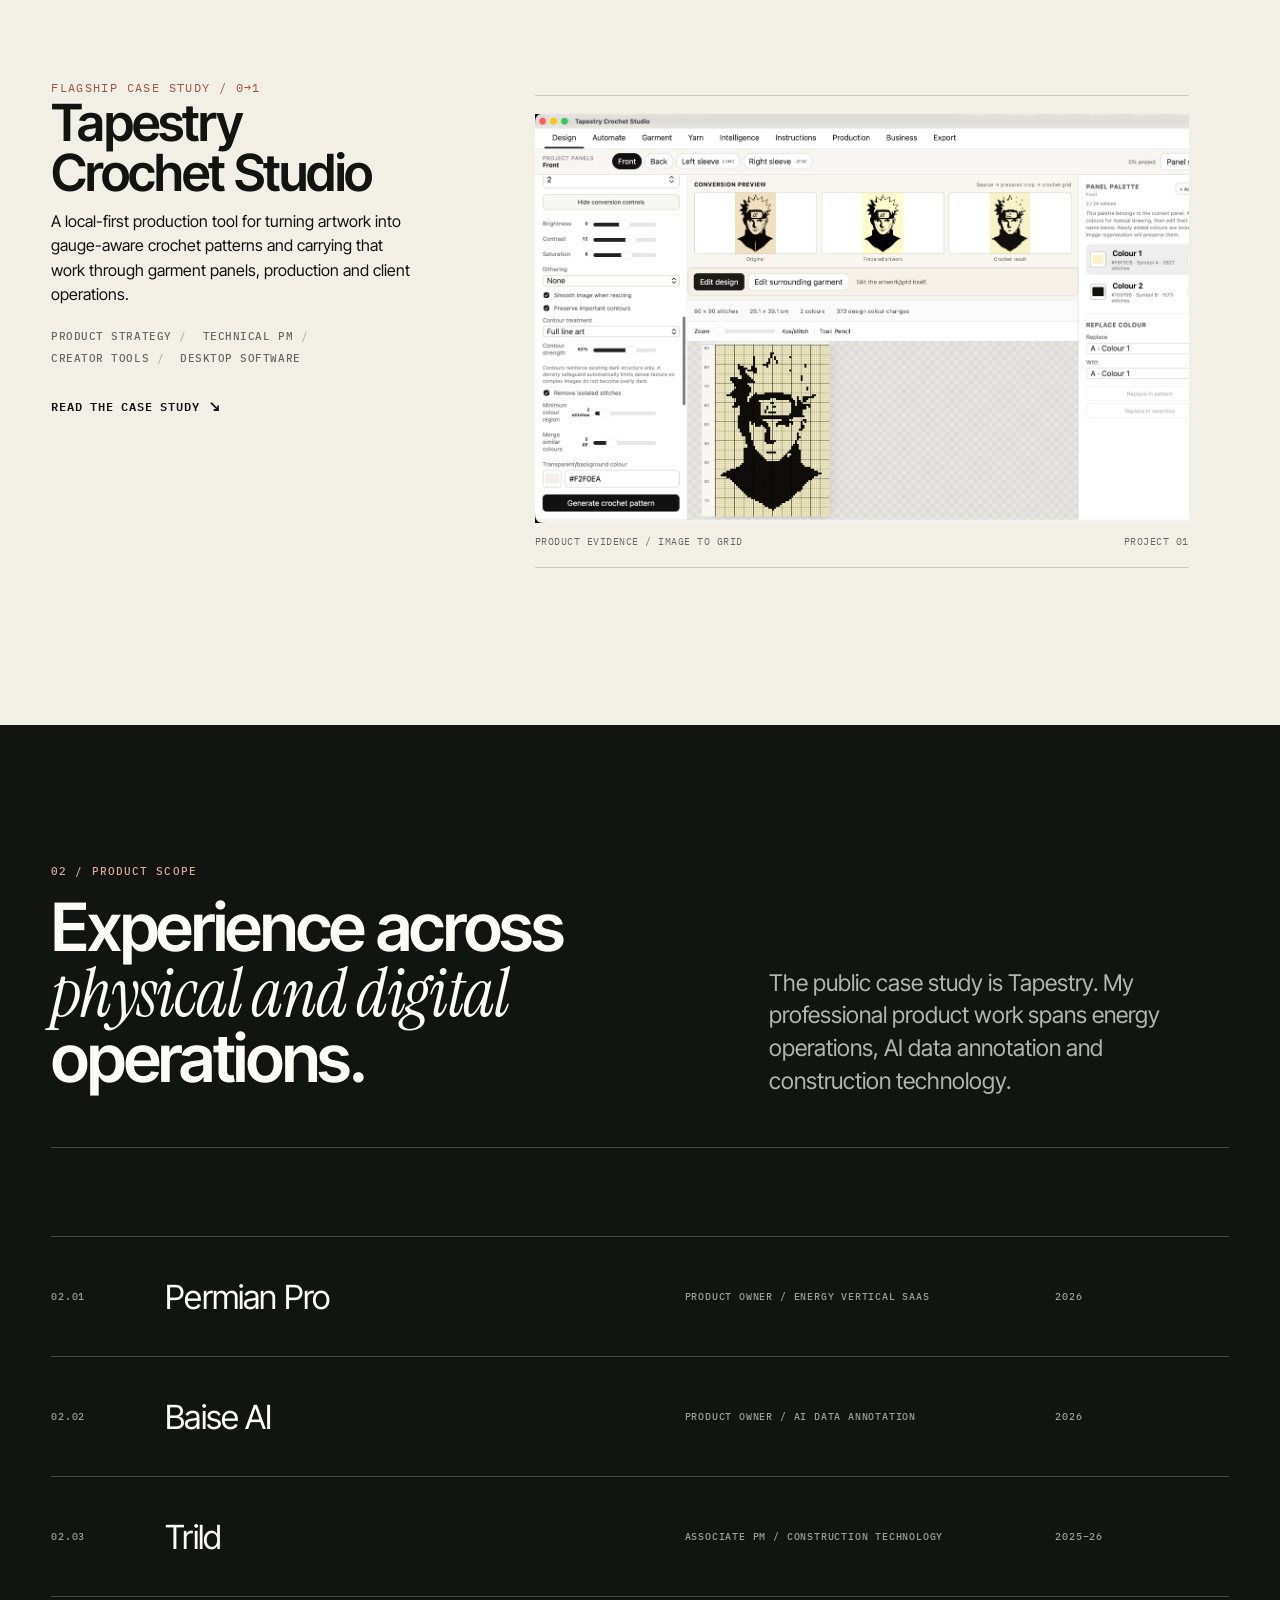
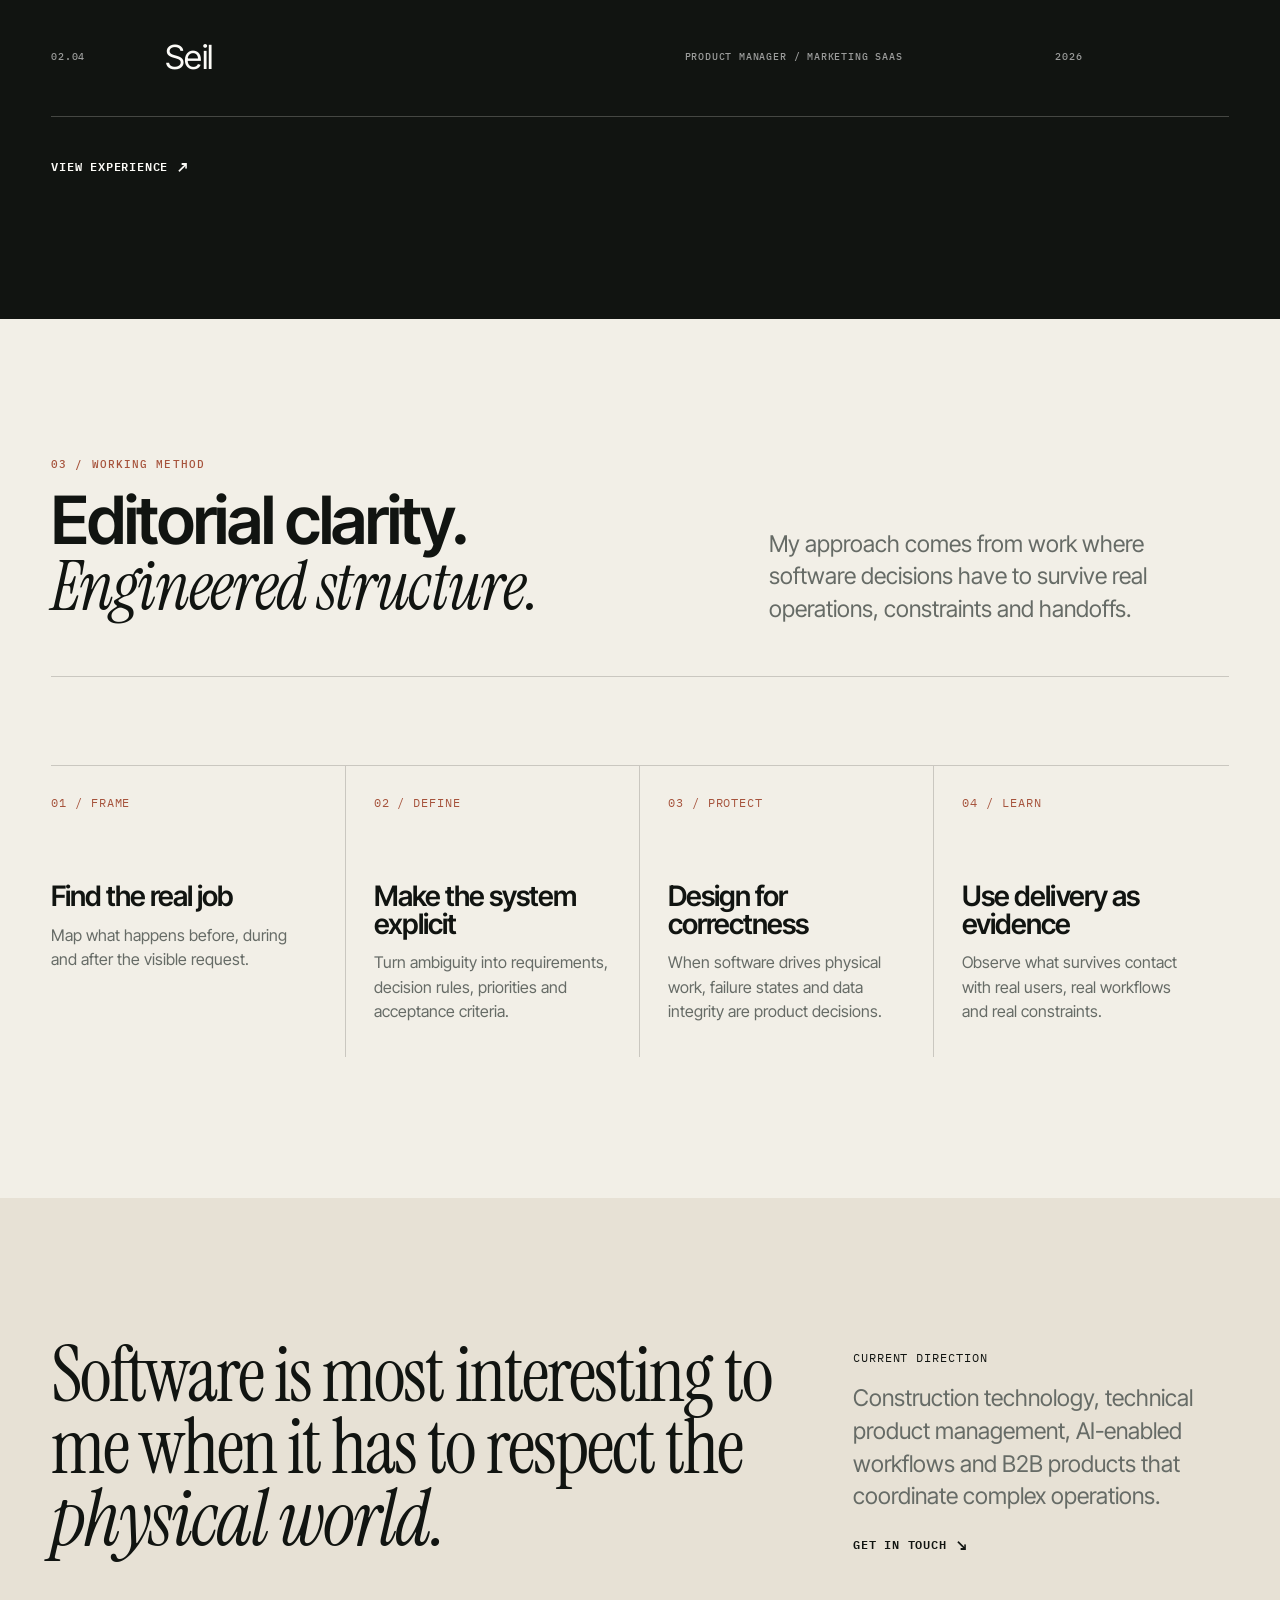
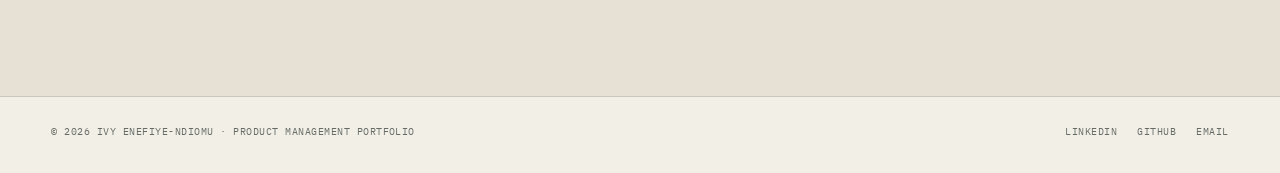
==== commit 67bc7bde: "Final portrait changes" ====
--- a/.portrait-system-backups/index.html
+++ b/.portrait-system-backups/index.html
@@ -10,7 +10,7 @@
   <meta property="og:title" content="Ivy Enefiye-Ndiomu | Product Manager">
   <meta property="og:description" content="Product management portfolio for Ivy Enefiye-Ndiomu, focused on technical products, construction technology, B2B SaaS and systems that connect software to real-world operations.">
   <meta property="og:url" content="https://ivy-portfolio.ivyndiomu.workers.dev/">
-  <meta property="og:image" content="https://ivy-portfolio.ivyndiomu.workers.dev/assets/img/ivy/portrait-full.webp">
+  <meta property="og:image" content="https://ivy-portfolio.ivyndiomu.workers.dev/assets/img/ivy/portrait-hero.webp">
   <meta name="twitter:card" content="summary_large_image">
   <link rel="icon" href="/assets/img/favicon.svg" type="image/svg+xml">
   <link rel="stylesheet" href="/assets/css/styles.css">
@@ -51,7 +51,7 @@
       </div>
     </div>
     <figure class="portrait-stage reveal" aria-label="Portrait of Ivy Enefiye-Ndiomu">
-      <img src="/assets/img/ivy/portrait-full.webp" alt="Ivy Enefiye-Ndiomu seated and smiling in a professional portrait">
+      <img src="/assets/img/ivy/portrait-hero.webp" alt="Ivy Enefiye-Ndiomu seated and smiling in a professional portrait">
       <div class="portrait-code">FIG 01 / PORTRAIT / 2026</div>
       <figcaption class="portrait-note">Product / Systems / Operations</figcaption>
     </figure>
--- a/assets/css/styles.css
+++ b/assets/css/styles.css
@@ -259,7 +259,7 @@
   height: 100%;
   min-height: 680px;
   object-fit: cover;
-  object-position: 58% 25%;
+  object-position: 63% 44%;
 }
 .portrait-note {
   position: absolute;
@@ -595,7 +595,7 @@
   width: 100%;
   aspect-ratio: 4/5;
   object-fit: cover;
-  object-position: 56% 18%;
+  object-position: 50% 18%;
   border: 1px solid rgba(255,255,255,.3);
 }
 
@@ -762,6 +762,9 @@
   .portrait-stage { min-height: 720px; }
   .project-feature { grid-template-columns: 1fr; }
   .project-copy, .about-portrait { position: static; }
+
+  .not-found-grid { grid-template-columns: 1fr; }
+  .not-found-art { min-height: 0; }
   .experience-row { grid-template-columns: 70px 1.3fr 1fr; }
   .experience-row .date { display: none; }
   .method-grid { grid-template-columns: repeat(2, 1fr); }
